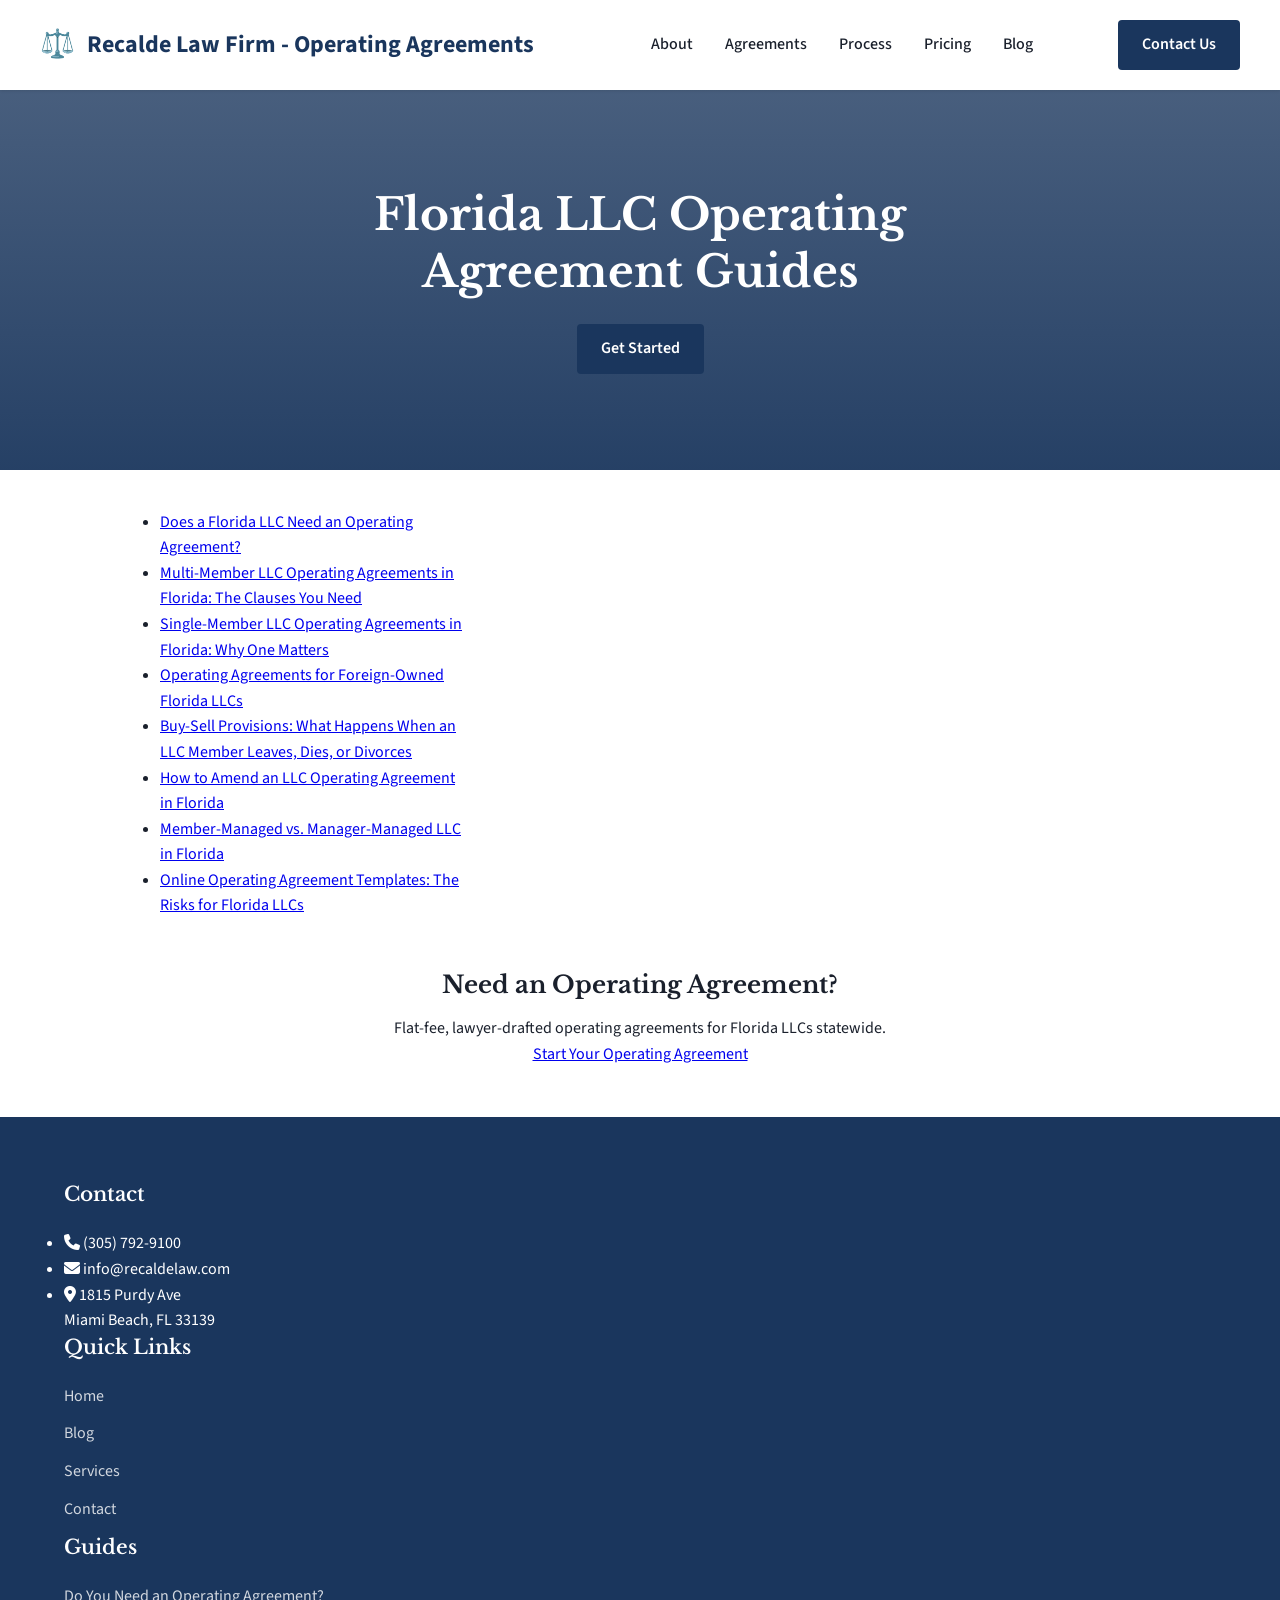
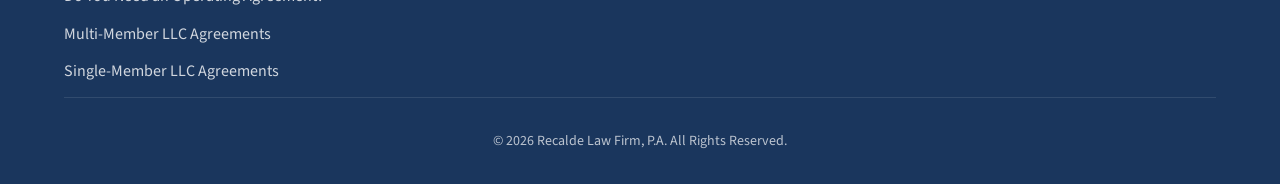
==== blog.html @ 9020f740 "Add blog with 8 posts, sitemap, robots" ====
<!DOCTYPE html>
<html lang="en">
<head>
  <meta charset="UTF-8">
  <meta name="viewport" content="width=device-width, initial-scale=1.0">
  <title>Florida LLC Operating Agreement Blog | Recalde Law</title>
  <meta name="description" content="Guides from Florida business attorneys on LLC operating agreements: single-member and multi-member LLCs, buy-sell terms, amendments, and foreign owners.">
  <meta name="robots" content="index, follow">
  <link rel="canonical" href="https://operatingagreementlawyer.com/blog.html">
  <link rel="stylesheet" href="styles.css">
  <link rel="stylesheet" href="https://cdnjs.cloudflare.com/ajax/libs/font-awesome/6.2.0/css/all.min.css">
  <link href="https://fonts.googleapis.com/css2?family=Libre+Baskerville:wght@400;700&family=Source+Sans+Pro:wght@400;600&display=swap" rel="stylesheet">
  <script async src="https://www.googletagmanager.com/gtag/js?id=AW-1020943370"></script>
  <script>
    window.dataLayer = window.dataLayer || [];
    function gtag(){dataLayer.push(arguments);}
    gtag('js', new Date());
    gtag('config', 'AW-1020943370');
  </script>
  <style>
    .blog-container { max-width: 1000px; margin: 0 auto; padding: 40px 20px; }
    .blog-posts { display: grid; grid-template-columns: repeat(auto-fill, minmax(280px, 1fr)); gap: 24px; }
    .blog-post { border: 1px solid #e2e6ee; border-radius: 8px; overflow: hidden; background: #fff; }
    .blog-post-image { background: #1a365d; color: #fff; font-size: 2rem; text-align: center; padding: 24px 0; }
    .blog-post-content { padding: 20px; }
    .blog-post-content h2 { font-size: 1.2rem; margin: 6px 0 10px; color: #1a365d; }
    .blog-post-date { font-size: .85rem; color: #777; }
    .blog-cta { text-align: center; margin: 50px 0 10px; }
  </style>
</head>
<body>
  <header>
    <div class="container header-content">
      <a href="index.html" class="logo">
        <span class="logo-icon">⚖️</span>
        <span>Recalde Law Firm - Operating Agreements</span>
      </a>
      <button class="mobile-menu-button" aria-label="Toggle menu">☰</button>
      <nav id="main-nav">
        <ul>
          <li><a href="index.html#about">About</a></li>
          <li><a href="index.html#services">Agreements</a></li>
          <li><a href="index.html#process">Process</a></li>
          <li><a href="index.html#pricing">Pricing</a></li>
          <li><a href="blog.html">Blog</a></li>
        </ul>
      </nav>
      <a href="index.html#contact" class="contact-button">Contact Us</a>
    </div>
  </header>
  <section class="hero">
    <div class="container">
      <div class="hero-content">
        <h1>Florida LLC Operating Agreement Guides</h1>
        <div class="hero-buttons">
          <a href="index.html#contact" class="contact-button">Get Started</a>
        </div>
      </div>
    </div>
  </section>
  <div class="blog-container">
    <div class="blog-posts"><ul><li><a href="blog-posts/does-florida-llc-need-operating-agreement.html">Does a Florida LLC Need an Operating Agreement?</a></li><li><a href="blog-posts/multi-member-llc-operating-agreement-florida.html">Multi-Member LLC Operating Agreements in Florida: The Clauses You Need</a></li><li><a href="blog-posts/single-member-llc-operating-agreement-florida.html">Single-Member LLC Operating Agreements in Florida: Why One Matters</a></li><li><a href="blog-posts/operating-agreement-foreign-owned-florida-llc.html">Operating Agreements for Foreign-Owned Florida LLCs</a></li><li><a href="blog-posts/buy-sell-provisions-llc-member-leaves-dies-divorces.html">Buy-Sell Provisions: What Happens When an LLC Member Leaves, Dies, or Divorces</a></li><li><a href="blog-posts/amend-llc-operating-agreement-florida.html">How to Amend an LLC Operating Agreement in Florida</a></li><li><a href="blog-posts/member-managed-vs-manager-managed-llc-florida.html">Member-Managed vs. Manager-Managed LLC in Florida</a></li><li><a href="blog-posts/llc-operating-agreement-template-risks-florida.html">Online Operating Agreement Templates: The Risks for Florida LLCs</a></li></ul></div>
    <div class="blog-cta">
      <h2>Need an Operating Agreement?</h2>
      <p>Flat-fee, lawyer-drafted operating agreements for Florida LLCs statewide.</p>
      <a href="index.html#contact" class="cta-button">Start Your Operating Agreement</a>
    </div>
  </div>
  <footer class="footer">
    <div class="container">
      <div class="footer-content">
        <div class="footer-column">
          <h3>Contact</h3>
          <ul class="footer-contact">
            <li><i class="fas fa-phone"></i> (305) 792-9100</li>
            <li><i class="fas fa-envelope"></i> info@recaldelaw.com</li>
            <li><i class="fas fa-map-marker-alt"></i> 1815 Purdy Ave<br>Miami Beach, FL 33139</li>
          </ul>
        </div>
        <div class="footer-column">
          <h3>Quick Links</h3>
          <ul class="footer-links">
            <li><a href="index.html">Home</a></li>
            <li><a href="blog.html">Blog</a></li>
            <li><a href="index.html#services">Services</a></li>
            <li><a href="index.html#contact">Contact</a></li>
          </ul>
        </div>
        <div class="footer-column">
          <h3>Guides</h3>
          <ul class="footer-links">
            <li><a href="blog-posts/does-florida-llc-need-operating-agreement.html">Do You Need an Operating Agreement?</a></li>
            <li><a href="blog-posts/multi-member-llc-operating-agreement-florida.html">Multi-Member LLC Agreements</a></li>
            <li><a href="blog-posts/single-member-llc-operating-agreement-florida.html">Single-Member LLC Agreements</a></li>
          </ul>
        </div>
      </div>
      <div class="footer-bottom">
        <div class="copyright">&copy; 2026 Recalde Law Firm, P.A. All Rights Reserved.</div>
      </div>
    </div>
  </footer>
  <div class="calendly-popup" id="calendly-popup">
    <div class="calendly-content">
      <button class="close-calendly" id="close-calendly">&times;</button>
      <div class="calendly-inline-widget" data-url="https://calendly.com/rafael-recaldelaw/business-contracts" style="min-width:320px;height:100%;"></div>
    </div>
  </div>
  <script src="script.js"></script>
  <script src="https://assets.calendly.com/assets/external/widget.js" async></script>
  <script>
    fetch('assets/posts.json').then(r => r.json()).then(posts => {
      const c = document.querySelector('.blog-posts'); c.innerHTML = '';
      posts.forEach(post => {
        const card = document.createElement('div'); card.classList.add('blog-post');
        card.innerHTML = `<div class="blog-post-image"><i class="${post.icon}"></i></div>
          <div class="blog-post-content"><div class="blog-post-date">${post.date}</div>
          <h2>${post.title}</h2><p>${post.description}</p><a href="${post.url}">Read More →</a></div>`;
        c.appendChild(card);
      });
    }).catch(() => {});
  </script>
</body>
</html>
---- styles.css ----
:root {
    --primary: #1a365d;
    --primary-light: #2a4a7f;
    --secondary: #b7282e;
    --light-gray: #f5f7fa;
    --medium-gray: #e2e8f0;
    --dark-gray: #4a5568;
    --text: #1a202c;
}

* {
    margin: 0;
    padding: 0;
    box-sizing: border-box;
}

body {
    font-family: 'Source Sans Pro', Arial, sans-serif;
    line-height: 1.6;
    color: var(--text);
}

h1, h2, h3, h4, h5, h6 {
    font-family: 'Libre Baskerville', Georgia, serif;
    font-weight: 700;
    line-height: 1.3;
    margin-bottom: 1rem;
}

.container {
    width: 100%;
    max-width: 1200px;
    margin: 0 auto;
    padding: 0 1.5rem;
}

/* Header */
header {
    background-color: white;
    box-shadow: 0 1px 3px rgba(0, 0, 0, 0.1);
    position: sticky;
    top: 0;
    z-index: 100;
}

.header-content {
    display: flex;
    justify-content: space-between;
    align-items: center;
    padding: 1.25rem 0;
}

.logo {
    display: flex;
    align-items: center;
    text-decoration: none;
    color: var(--primary);
    font-size: 1.5rem;
    font-weight: bold;
}

.logo-icon {
    margin-right: 0.75rem;
    font-size: 1.75rem;
}

nav ul {
    display: flex;
    list-style: none;
}

nav ul li {
    margin-left: 2rem;
}

nav ul li a {
    text-decoration: none;
    color: var(--text);
    font-weight: 500;
    transition: color 0.3s, border-bottom 0.3s;
    padding-bottom: 0.25rem;
    border-bottom: 2px solid transparent;
}

nav ul li a:hover {
    color: var(--primary);
    border-bottom: 2px solid var(--primary);
}

.contact-button {
    background-color: var(--primary);
    color: white;
    border: none;
    padding: 0.75rem 1.5rem;
    border-radius: 4px;
    font-weight: 600;
    cursor: pointer;
    text-decoration: none;
    transition: background-color 0.3s;
    display: inline-block;
}

.contact-button:hover {
    background-color: var(--primary-light);
}

.mobile-menu-button {
    display: none;
    background: none;
    border: none;
    font-size: 1.5rem;
    color: var(--primary);
    cursor: pointer;
}

/* Hero section */
.hero {
    background: linear-gradient(rgba(26, 54, 93, 0.8), rgba(26, 54, 93, 0.95));
    color: white;
    padding: 6rem 0;
}

.hero-content {
  text-align: center;
  max-width: 800px;
  margin: 0 auto;
}
.hero h1 {
    font-size: 2.75rem;
    margin-bottom: 1.5rem;
}

.hero p {
    font-size: 1.25rem;
    margin-bottom: 2rem;
    opacity: 0.9;
}

.hero-buttons {
    display: flex;
    justify-content: center; /* This centers the buttons */
    gap: 1rem;
    flex-wrap: wrap; /* Optional: makes buttons wrap on smaller screens */
}

.hero-bullets {
  list-style-position: inside;
  text-align: center;
  padding: 0;
  margin: 0 0 2rem;
}

.hero-bullets li {
  margin-bottom: 0.5rem;
}

.secondary-button {
    background-color: transparent;
    color: white;
    border: 2px solid white;
    padding: 0.75rem 1.5rem;
    border-radius: 4px;
    font-weight: 600;
    cursor: pointer;
    text-decoration: none;
    transition: all 0.3s;
}

.secondary-button:hover {
    background-color: rgba(255, 255, 255, 0.1);
}

/* About section */
.about {
    padding: 5rem 0;
    background-color: white;
}

.section-title {
    text-align: center;
    margin-bottom: 3rem;
}

.section-title h2 {
    font-size: 2.25rem;
    color: var(--primary);
    margin-bottom: 1rem;
}

.section-title p {
    max-width: 700px;
    margin: 0 auto;
    color: var(--dark-gray);
    font-size: 1.125rem;
}

.about-grid {
    display: grid;
    grid-template-columns: repeat(auto-fit, minmax(300px, 1fr));
    gap: 2rem;
}

.about-card {
    background-color: var(--light-gray);
    border-radius: 8px;
    padding: 2rem;
    transition: transform 0.3s, box-shadow 0.3s;
}

.about-card:hover {
    transform: translateY(-5px);
    box-shadow: 0 10px 25px rgba(0, 0, 0, 0.1);
}

.about-icon {
    font-size: 2.5rem;
    color: var(--primary);
    margin-bottom: 1.25rem;
}

.about-card h3 {
    font-size: 1.5rem;
    margin-bottom: 1rem;
}

/* Services section */
.services {
    padding: 5rem 0;
    background-color: var(--light-gray);
}

.services-grid {
    display: grid;
    grid-template-columns: repeat(auto-fit, minmax(300px, 1fr));
    gap: 2rem;
}

.service-card {
    background-color: white;
    border-radius: 8px;
    box-shadow: 0 4px 10px rgba(0, 0, 0, 0.05);
    padding: 2rem;
    border-top: 4px solid var(--primary);
    transition: transform 0.3s, box-shadow 0.3s;
}

.service-card:hover {
    transform: translateY(-5px);
    box-shadow: 0 10px 25px rgba(0, 0, 0, 0.1);
}

.service-icon {
    font-size: 2.5rem;
    color: var(--primary);
    margin-bottom: 1.25rem;
}

.service-card h3 {
    font-size: 1.5rem;
    margin-bottom: 1rem;
    color: var(--primary);
}

/* Process section */
.process {
    padding: 5rem 0;
    background-color: white;
}

.process-steps {
    margin-top: 3rem;
    position: relative;
}

.process-steps::before {
    content: '';
    position: absolute;
    top: 3rem;
    left: 2rem;
    width: calc(100% - 4rem);
    height: 2px;
    background-color: var(--medium-gray);
    z-index: 0;
}

.step-container {
    display: flex;
    justify-content: space-between;
}

.step {
    flex: 1;
    text-align: center;
    padding: 0 1rem;
    position: relative;
    z-index: 1;
}

.step-number {
    width: 5rem;
    height: 5rem;
    background-color: var(--primary);
    color: white;
    border-radius: 50%;
    display: flex;
    align-items: center;
    justify-content: center;
    font-size: 1.75rem;
    font-weight: bold;
    margin: 0 auto 1.5rem;
}

.step h3 {
    font-size: 1.25rem;
    margin-bottom: 0.75rem;
    color: var(--primary);
}

/* Attorneys section */
.attorneys {
    padding: 5rem 0;
    background-color: var(--light-gray);
}

.attorneys-grid {
    display: grid;
    grid-template-columns: repeat(auto-fit, minmax(300px, 1fr));
    gap: 2rem;
}

.attorney-card {
    background-color: white;
    border-radius: 8px;
    box-shadow: 0 4px 10px rgba(0, 0, 0, 0.05);
    overflow: hidden;
}

.attorney-image {
    height: 300px;
    background: url('https://placehold.co/400x400') center/cover;
}

.attorney-info {
    padding: 1.5rem;
}

.attorney-info h3 {
    margin-bottom: 0.5rem;
    color: var(--primary);
}

.attorney-title {
    color: var(--dark-gray);
    font-style: italic;
    margin-bottom: 1rem;
}

/* Testimonials */
.testimonials {
    padding: 5rem 0;
    background-color: white;
}

.testimonials-grid {
    display: grid;
    grid-template-columns: repeat(auto-fit, minmax(300px, 1fr));
    gap: 2rem;
}

.testimonial-card {
    background-color: var(--light-gray);
    border-radius: 8px;
    padding: 2rem;
    border-left: 4px solid var(--primary);
}

.testimonial-text {
    font-style: italic;
    margin-bottom: 1.5rem;
    position: relative;
}

.testimonial-text::before {
    content: '"';
    font-size: 4rem;
    position: absolute;
    top: -1.5rem;
    left: -0.5rem;
    color: var(--medium-gray);
    font-family: Georgia, serif;
}

.testimonial-author {
    font-weight: 600;
}

.testimonial-company {
    color: var(--dark-gray);
    font-size: 0.875rem;
}

/* Pricing section */
.pricing {
    padding: 5rem 0;
    background-color: var(--light-gray);
}

.pricing-grid {
    display: grid;
    grid-template-columns: repeat(auto-fit, minmax(300px, 1fr));
    gap: 2rem;
}

.pricing-card {
    background-color: white;
    border-radius: 8px;
    box-shadow: 0 4px 10px rgba(0, 0, 0, 0.05);
    overflow: hidden;
    transition: transform 0.3s, box-shadow 0.3s;
}

.pricing-card:hover {
    transform: translateY(-5px);
    box-shadow: 0 10px 25px rgba(0, 0, 0, 0.1);
}

.pricing-header {
    background-color: var(--primary);
    color: white;
    padding: 2rem;
    text-align: center;
}

.pricing-name {
    font-size: 1.5rem;
    margin-bottom: 0.5rem;
}

.pricing-price {
    font-size: 2.5rem;
    font-weight: bold;
}

.pricing-period {
    font-size: 0.875rem;
    opacity: 0.8;
}

.pricing-features {
    padding: 2rem;
}

.pricing-features ul {
    list-style: none;
    margin-bottom: 2rem;
}

.pricing-features ul li {
    margin-bottom: 1rem;
    padding-left: 1.5rem;
    position: relative;
}

.pricing-features ul li::before {
    content: "✓";
    color: var(--primary);
    position: absolute;
    left: 0;
    font-weight: bold;
}

.pricing-features .contact-button {
    display: block;
    text-align: center;
}

/* Contact section */
.contact {
    padding: 5rem 0;
    background-color: white;
}

.contact-container {
    display: grid;
    grid-template-columns: repeat(auto-fit, minmax(300px, 1fr));
    gap: 2rem;
}

.contact-info {
    display: flex;
    flex-direction: column;
    justify-content: center;
}

.contact-method {
    display: flex;
    align-items: flex-start;
    margin-bottom: 1.5rem;
}

.contact-icon {
    font-size: 1.5rem;
    color: var(--primary);
    margin-right: 1rem;
    margin-top: 0.25rem;
}

.contact-text h4 {
    margin-bottom: 0.25rem;
    color: var(--primary);
}

.contact-form {
    background-color: var(--light-gray);
    padding: 2rem;
    border-radius: 8px;
}

.contact-form h3 {
    margin-bottom: 1.5rem;
    color: var(--primary);
}

.form-group {
    margin-bottom: 1.5rem;
}

.form-group label {
    display: block;
    margin-bottom: 0.5rem;
    font-weight: 500;
}

.form-control {
    width: 100%;
    padding: 0.75rem;
    border: 1px solid var(--medium-gray);
    border-radius: 4px;
    font-size: 1rem;
}

.form-control:focus {
    outline: none;
    border-color: var(--primary);
    box-shadow: 0 0 0 3px rgba(26, 54, 93, 0.2);
}

textarea.form-control {
    resize: vertical;
    min-height: 120px;
}

.submit-button {
    background-color: var(--primary);
    color: white;
    border: none;
    padding: 0.75rem 1.5rem;
    border-radius: 4px;
    font-size: 1rem;
    font-weight: 600;
    cursor: pointer;
    transition: background-color 0.3s;
}

.submit-button:hover {
    background-color: var(--primary-light);
}

/* CTA section */
.cta {
    padding: 4rem 0;
    background: linear-gradient(rgba(26, 54, 93, 0.9), rgba(26, 54, 93, 0.95));
    color: white;
    text-align: center;
}

.cta-content {
    max-width: 700px;
    margin: 0 auto;
}

.cta h2 {
    font-size: 2.25rem;
    margin-bottom: 1.5rem;
}

.cta p {
    font-size: 1.125rem;
    margin-bottom: 2rem;
    opacity: 0.9;
}

/* Footer */
footer {
    background-color: var(--primary);
    color: white;
    padding: 4rem 0 2rem;
}

.footer-grid {
    display: grid;
    grid-template-columns: repeat(auto-fit, minmax(200px, 1fr));
    gap: 2rem;
    margin-bottom: 3rem;
}

.footer-column h3 {
    color: white;
    font-size: 1.25rem;
    margin-bottom: 1.5rem;
    font-weight: 600;
}

.footer-links {
    list-style: none;
}

.footer-links li {
    margin-bottom: 0.75rem;
}

.footer-links a {
    color: rgba(255, 255, 255, 0.8);
    text-decoration: none;
    transition: color 0.3s;
}

.footer-links a:hover {
    color: white;
}

.footer-bottom {
    text-align: center;
    padding-top: 2rem;
    border-top: 1px solid rgba(255, 255, 255, 0.1);
    color: rgba(255, 255, 255, 0.7);
    font-size: 0.875rem;
}

.credentials {
    font-style: italic;
    margin-top: 1rem;
}

/* Calendly popup */
.calendly-popup {
    position: fixed;
    top: 0;
    left: 0;
    width: 100%;
    height: 100%;
    background-color: rgba(0, 0, 0, 0.5);
    display: none;
    align-items: center;
    justify-content: center;
    z-index: 1000;
}

.calendly-content {
    background-color: white;
    width: 90%;
    max-width: 700px;
    height: 80vh;
    border-radius: 8px;
    overflow: hidden;
    position: relative;
}

.close-calendly {
    position: absolute;
    top: 1rem;
    right: 1rem;
    background: none;
    border: none;
    font-size: 1.5rem;
    color: var(--dark-gray);
    cursor: pointer;
    z-index: 10;
}

/* Media queries */
@media (max-width: 768px) {
    .mobile-menu-button {
        display: block;
    }
    
    nav {
        display: none;
        position: absolute;
        top: 100%;
        left: 0;
        right: 0;
        background-color: white;
        box-shadow: 0 4px 6px rgba(0, 0, 0, 0.1);
        padding: 1rem 0;
    }
    
    nav.active {
        display: block;
    }
    
    nav ul {
        flex-direction: column;
    }
    
    nav ul li {
        margin: 0;
    }
    
    nav ul li a {
        display: block;
        padding: 0.75rem 1.5rem;
        border-bottom: none;
    }
    
    .process-steps::before {
        display: none;
    }
    
    .step-container {
        flex-direction: column;
    }
    
    .step {
        margin-bottom: 2rem;
    }
    
    .hero {
        padding: 4rem 0;
        text-align: center;
    }
    
    .hero-content {
        margin: 0 auto;
    }
    
    .hero-buttons {
        justify-content: center;
    }
}
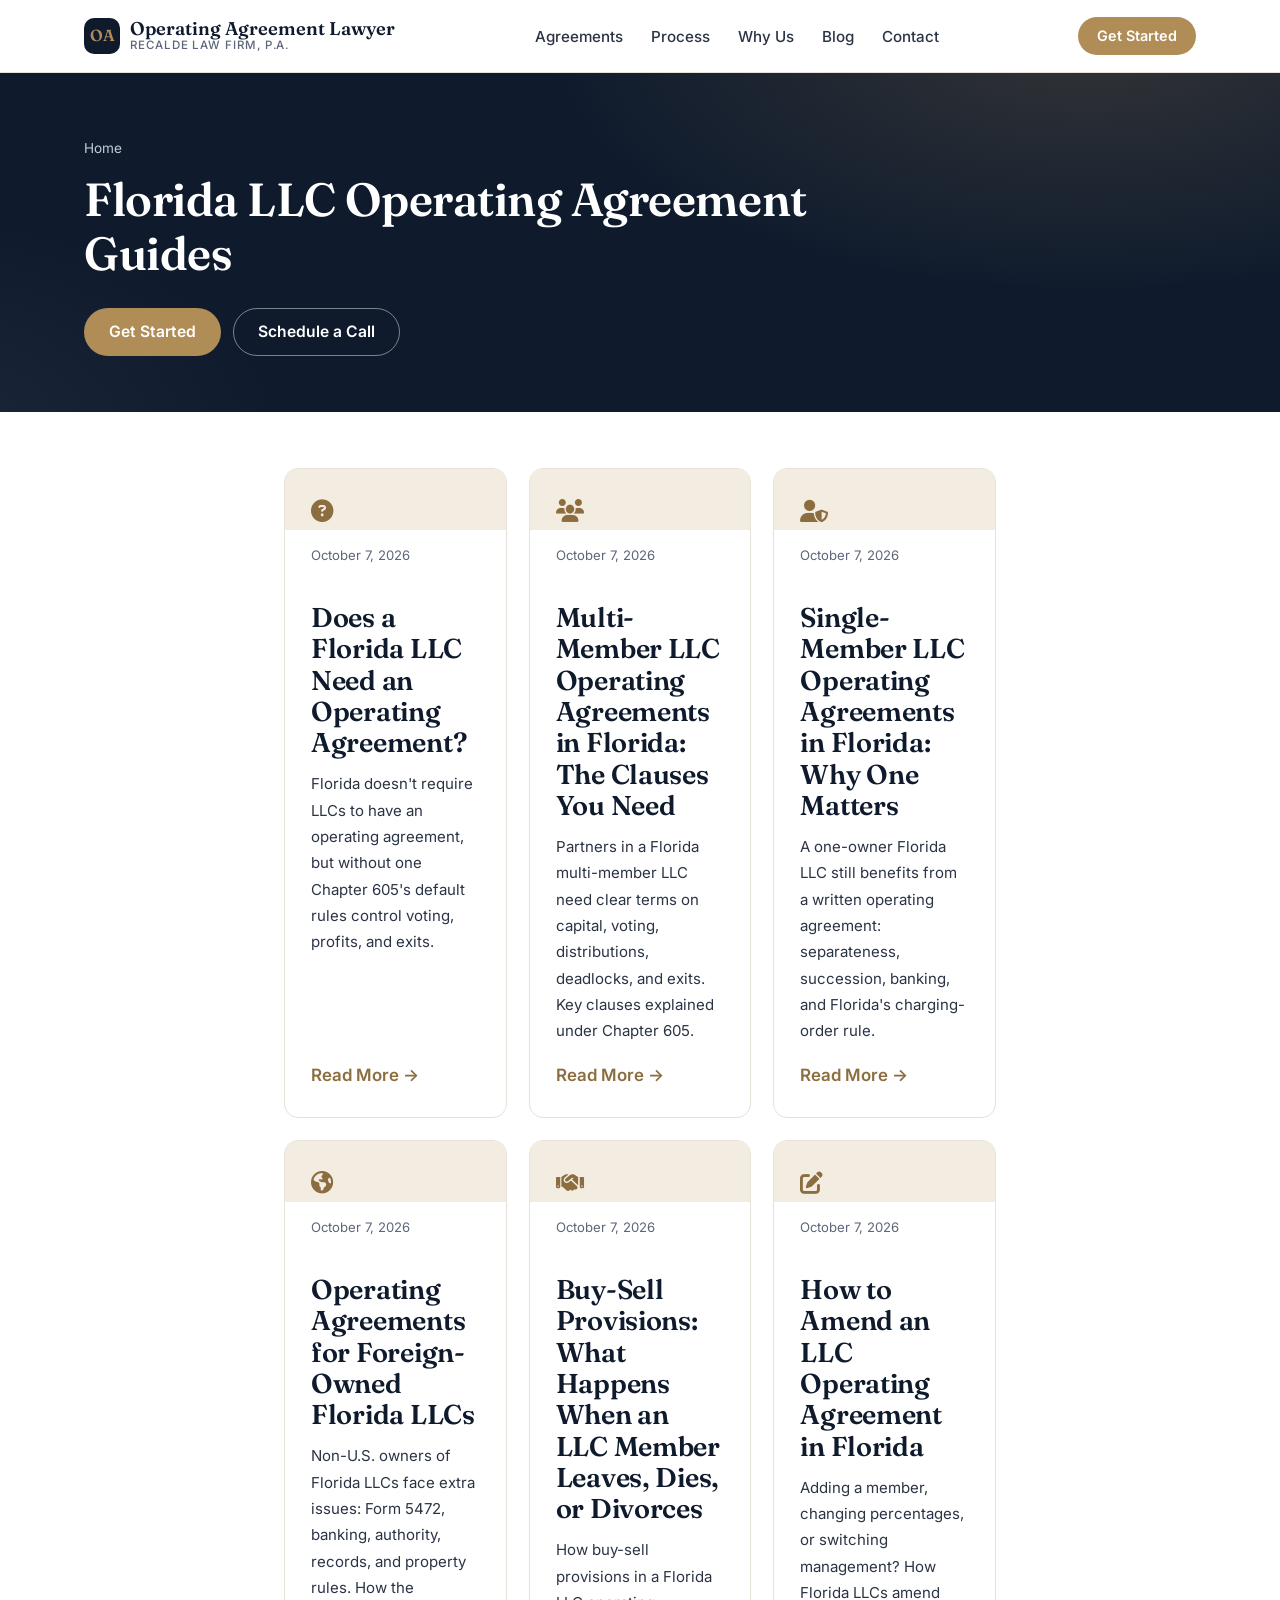
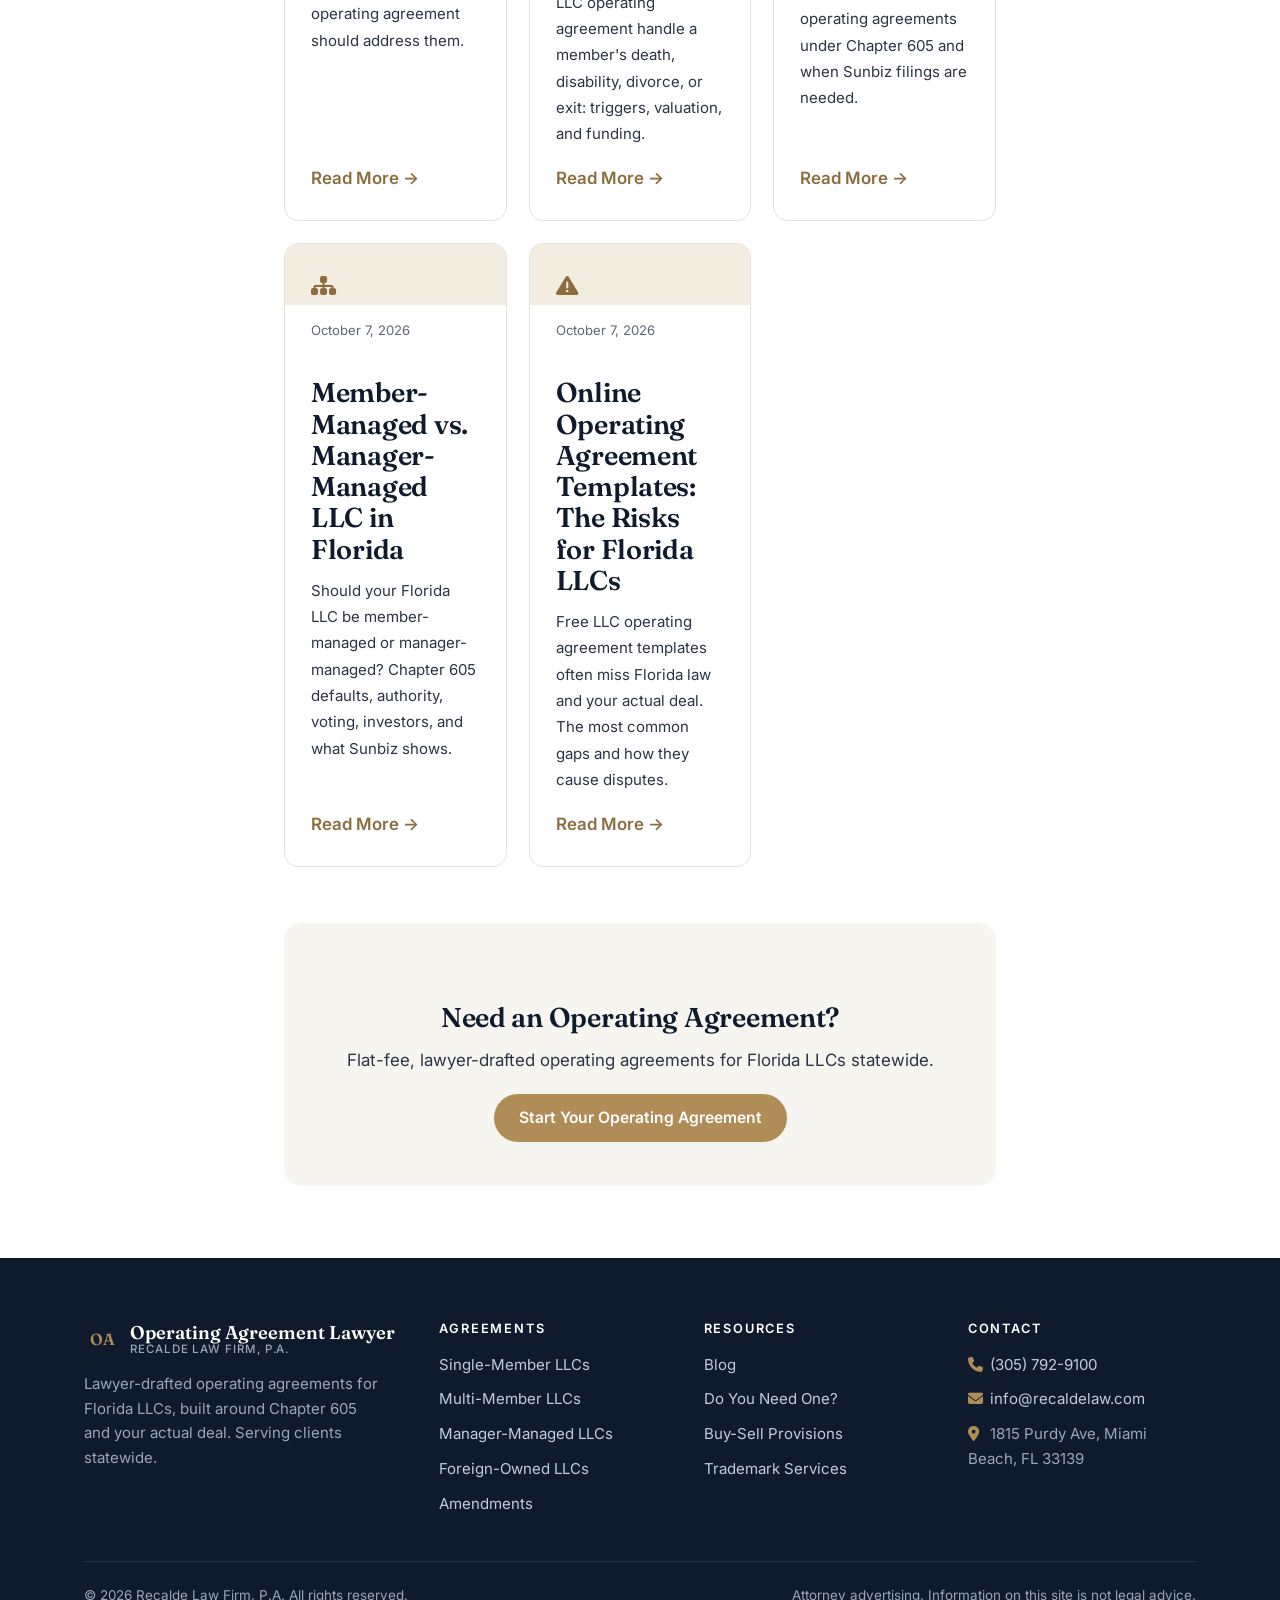
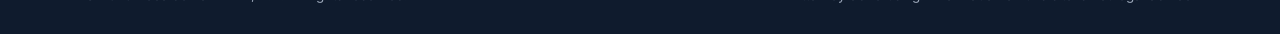
==== commit 5b63cb1c: "Site redesign" ====
--- a/blog.html
+++ b/blog.html
@@ -7,9 +7,11 @@
   <meta name="description" content="Guides from Florida business attorneys on LLC operating agreements: single-member and multi-member LLCs, buy-sell terms, amendments, and foreign owners.">
   <meta name="robots" content="index, follow">
   <link rel="canonical" href="https://operatingagreementlawyer.com/blog.html">
+  <link rel="preconnect" href="https://fonts.googleapis.com">
+  <link rel="preconnect" href="https://fonts.gstatic.com" crossorigin>
+  <link href="https://fonts.googleapis.com/css2?family=Fraunces:opsz,wght@9..144,500;9..144,600&family=Inter:wght@400;500;600&display=swap" rel="stylesheet">
+  <link rel="stylesheet" href="https://cdnjs.cloudflare.com/ajax/libs/font-awesome/6.2.0/css/all.min.css">
   <link rel="stylesheet" href="styles.css">
-  <link rel="stylesheet" href="https://cdnjs.cloudflare.com/ajax/libs/font-awesome/6.2.0/css/all.min.css">
-  <link href="https://fonts.googleapis.com/css2?family=Libre+Baskerville:wght@400;700&family=Source+Sans+Pro:wght@400;600&display=swap" rel="stylesheet">
   <script async src="https://www.googletagmanager.com/gtag/js?id=AW-1020943370"></script>
   <script>
     window.dataLayer = window.dataLayer || [];
@@ -17,44 +19,31 @@
     gtag('js', new Date());
     gtag('config', 'AW-1020943370');
   </script>
-  <style>
-    .blog-container { max-width: 1000px; margin: 0 auto; padding: 40px 20px; }
-    .blog-posts { display: grid; grid-template-columns: repeat(auto-fill, minmax(280px, 1fr)); gap: 24px; }
-    .blog-post { border: 1px solid #e2e6ee; border-radius: 8px; overflow: hidden; background: #fff; }
-    .blog-post-image { background: #1a365d; color: #fff; font-size: 2rem; text-align: center; padding: 24px 0; }
-    .blog-post-content { padding: 20px; }
-    .blog-post-content h2 { font-size: 1.2rem; margin: 6px 0 10px; color: #1a365d; }
-    .blog-post-date { font-size: .85rem; color: #777; }
-    .blog-cta { text-align: center; margin: 50px 0 10px; }
-  </style>
 </head>
 <body>
-  <header>
+  <header class="site-header">
     <div class="container header-content">
-      <a href="index.html" class="logo">
-        <span class="logo-icon">⚖️</span>
-        <span>Recalde Law Firm - Operating Agreements</span>
-      </a>
-      <button class="mobile-menu-button" aria-label="Toggle menu">☰</button>
-      <nav id="main-nav">
+      <a href="index.html" class="logo"><span class="logo-mark">OA</span><span>Operating Agreement Lawyer<small>Recalde Law Firm, P.A.</small></span></a>
+      <nav id="main-nav" aria-label="Main">
         <ul>
-          <li><a href="index.html#about">About</a></li>
           <li><a href="index.html#services">Agreements</a></li>
           <li><a href="index.html#process">Process</a></li>
-          <li><a href="index.html#pricing">Pricing</a></li>
+          <li><a href="index.html#why">Why Us</a></li>
           <li><a href="blog.html">Blog</a></li>
+          <li><a href="index.html#contact">Contact</a></li>
         </ul>
       </nav>
-      <a href="index.html#contact" class="contact-button">Contact Us</a>
+      <a href="index.html#contact" class="btn btn-primary header-cta">Get Started</a>
+      <button class="mobile-menu-button" aria-label="Toggle menu" aria-expanded="false"><i class="fas fa-bars"></i></button>
     </div>
   </header>
-  <section class="hero">
+  <section class="hero page-hero">
     <div class="container">
-      <div class="hero-content">
-        <h1>Florida LLC Operating Agreement Guides</h1>
-        <div class="hero-buttons">
-          <a href="index.html#contact" class="contact-button">Get Started</a>
-        </div>
+      <div class="breadcrumb"><a href="index.html">Home</a></div>
+      <h1>Florida LLC Operating Agreement Guides</h1>
+      <div class="hero-buttons">
+        <a href="index.html#contact" class="btn btn-primary">Get Started</a>
+        <a href="#" class="btn btn-ghost schedule-button">Schedule a Call</a>
       </div>
     </div>
   </section>
@@ -69,34 +58,23 @@
   <footer class="footer">
     <div class="container">
       <div class="footer-content">
-        <div class="footer-column">
-          <h3>Contact</h3>
+        <div class="footer-column footer-brand">
+          <a href="index.html" class="logo"><span class="logo-mark">OA</span><span>Operating Agreement Lawyer<small>Recalde Law Firm, P.A.</small></span></a>
+          <p>Lawyer-drafted operating agreements for Florida LLCs, built around Chapter 605 and your actual deal. Serving clients statewide.</p>
+        </div>
+        <div class="footer-column"><h3>Agreements</h3><ul class="footer-links"><li><a href="blog-posts/single-member-llc-operating-agreement-florida.html">Single-Member LLCs</a></li><li><a href="blog-posts/multi-member-llc-operating-agreement-florida.html">Multi-Member LLCs</a></li><li><a href="blog-posts/member-managed-vs-manager-managed-llc-florida.html">Manager-Managed LLCs</a></li><li><a href="blog-posts/operating-agreement-foreign-owned-florida-llc.html">Foreign-Owned LLCs</a></li><li><a href="blog-posts/amend-llc-operating-agreement-florida.html">Amendments</a></li></ul></div>
+        <div class="footer-column"><h3>Resources</h3><ul class="footer-links"><li><a href="blog.html">Blog</a></li><li><a href="blog-posts/does-florida-llc-need-operating-agreement.html">Do You Need One?</a></li><li><a href="blog-posts/buy-sell-provisions-llc-member-leaves-dies-divorces.html">Buy-Sell Provisions</a></li><li><a href="https://yourtmlawyer.com/">Trademark Services</a></li></ul></div>
+        <div class="footer-column"><h3>Contact</h3>
           <ul class="footer-contact">
-            <li><i class="fas fa-phone"></i> (305) 792-9100</li>
-            <li><i class="fas fa-envelope"></i> info@recaldelaw.com</li>
-            <li><i class="fas fa-map-marker-alt"></i> 1815 Purdy Ave<br>Miami Beach, FL 33139</li>
-          </ul>
-        </div>
-        <div class="footer-column">
-          <h3>Quick Links</h3>
-          <ul class="footer-links">
-            <li><a href="index.html">Home</a></li>
-            <li><a href="blog.html">Blog</a></li>
-            <li><a href="index.html#services">Services</a></li>
-            <li><a href="index.html#contact">Contact</a></li>
-          </ul>
-        </div>
-        <div class="footer-column">
-          <h3>Guides</h3>
-          <ul class="footer-links">
-            <li><a href="blog-posts/does-florida-llc-need-operating-agreement.html">Do You Need an Operating Agreement?</a></li>
-            <li><a href="blog-posts/multi-member-llc-operating-agreement-florida.html">Multi-Member LLC Agreements</a></li>
-            <li><a href="blog-posts/single-member-llc-operating-agreement-florida.html">Single-Member LLC Agreements</a></li>
+            <li><i class="fas fa-phone"></i> <a href="tel:+13057929100">(305) 792-9100</a></li>
+            <li><i class="fas fa-envelope"></i> <a href="mailto:info@recaldelaw.com">info@recaldelaw.com</a></li>
+            <li><i class="fas fa-map-marker-alt"></i> 1815 Purdy Ave, Miami Beach, FL 33139</li>
           </ul>
         </div>
       </div>
       <div class="footer-bottom">
-        <div class="copyright">&copy; 2026 Recalde Law Firm, P.A. All Rights Reserved.</div>
+        <div>&copy; 2026 Recalde Law Firm, P.A. All rights reserved.</div>
+        <div>Attorney advertising. Information on this site is not legal advice.</div>
       </div>
     </div>
   </footer>
--- a/styles.css
+++ b/styles.css
@@ -1,740 +1,209 @@
-:root {
-    --primary: #1a365d;
-    --primary-light: #2a4a7f;
-    --secondary: #b7282e;
-    --light-gray: #f5f7fa;
-    --medium-gray: #e2e8f0;
-    --dark-gray: #4a5568;
-    --text: #1a202c;
-}
-
-* {
-    margin: 0;
-    padding: 0;
-    box-sizing: border-box;
-}
-
-body {
-    font-family: 'Source Sans Pro', Arial, sans-serif;
-    line-height: 1.6;
-    color: var(--text);
-}
-
-h1, h2, h3, h4, h5, h6 {
-    font-family: 'Libre Baskerville', Georgia, serif;
-    font-weight: 700;
-    line-height: 1.3;
-    margin-bottom: 1rem;
-}
-
-.container {
-    width: 100%;
-    max-width: 1200px;
-    margin: 0 auto;
-    padding: 0 1.5rem;
-}
+/* Recalde Law Firm — shared design system (no build step) */
+:root{
+  --ink:#0f1b2d; --ink-2:#1d2b44; --text:#2b3445; --muted:#5d6779; --line:#e6e2da;
+  --bg:#ffffff; --bg-soft:#f7f5f0; --bg-dark:#0f1b2d;
+  --accent:#b08d57; --accent-dark:#8c6d3f; --accent-soft:#f3ece0;
+  --radius:14px; --shadow:0 1px 2px rgba(15,27,45,.06),0 8px 24px rgba(15,27,45,.06);
+  --serif:"Fraunces",Georgia,"Times New Roman",serif;
+  --sans:"Inter",system-ui,-apple-system,"Segoe UI",Roboto,Arial,sans-serif;
+  --max:1160px;
+}
+*,*::before,*::after{box-sizing:border-box}
+html{scroll-behavior:smooth;-webkit-text-size-adjust:100%}
+body{margin:0;font-family:var(--sans);font-size:17px;line-height:1.65;color:var(--text);background:var(--bg);-webkit-font-smoothing:antialiased}
+img{max-width:100%;height:auto}
+a{color:var(--ink);text-decoration-color:var(--accent);text-underline-offset:3px}
+a:hover{color:var(--accent-dark)}
+h1,h2,h3,h4{font-family:var(--serif);color:var(--ink);line-height:1.15;font-weight:600;letter-spacing:-.01em;margin:0 0 .6em}
+h1{font-size:clamp(2.1rem,4.6vw,3.5rem)}
+h2{font-size:clamp(1.6rem,3vw,2.3rem)}
+h3{font-size:1.25rem}
+p{margin:0 0 1.1em}
+.container{width:100%;max-width:var(--max);margin:0 auto;padding:0 24px}
+.eyebrow{display:inline-block;font:600 .78rem/1 var(--sans);letter-spacing:.14em;text-transform:uppercase;color:var(--accent-dark);margin-bottom:14px}
+.lead{font-size:1.15rem;color:var(--muted);max-width:640px}
+.section{padding:88px 0}
+.section-soft{background:var(--bg-soft)}
+.section-head{max-width:720px;margin-bottom:44px}
+.section-head.center{text-align:center;margin-left:auto;margin-right:auto}
+.section-head.center .lead{margin:0 auto}
+
+/* Buttons */
+.btn,.cta-button,.contact-button,.secondary-button,.submit-button{display:inline-flex;align-items:center;justify-content:center;gap:8px;font:600 .98rem/1 var(--sans);padding:15px 24px;border-radius:999px;border:1.5px solid transparent;cursor:pointer;text-decoration:none;transition:background .2s,color .2s,border-color .2s,transform .2s}
+.btn-primary,.cta-button,.contact-button,.submit-button{background:var(--accent);color:#fff}
+.btn-primary:hover,.cta-button:hover,.contact-button:hover,.submit-button:hover{background:var(--accent-dark);color:#fff;transform:translateY(-1px)}
+.btn-ghost,.secondary-button{background:transparent;color:#fff;border-color:rgba(255,255,255,.45)}
+.btn-ghost:hover,.secondary-button:hover{border-color:#fff;color:#fff}
+.btn-outline{background:transparent;color:var(--ink);border-color:var(--ink)}
+.btn-outline:hover{background:var(--ink);color:#fff}
 
 /* Header */
-header {
-    background-color: white;
-    box-shadow: 0 1px 3px rgba(0, 0, 0, 0.1);
-    position: sticky;
-    top: 0;
-    z-index: 100;
-}
-
-.header-content {
-    display: flex;
-    justify-content: space-between;
-    align-items: center;
-    padding: 1.25rem 0;
-}
-
-.logo {
-    display: flex;
-    align-items: center;
-    text-decoration: none;
-    color: var(--primary);
-    font-size: 1.5rem;
-    font-weight: bold;
-}
-
-.logo-icon {
-    margin-right: 0.75rem;
-    font-size: 1.75rem;
-}
-
-nav ul {
-    display: flex;
-    list-style: none;
-}
-
-nav ul li {
-    margin-left: 2rem;
-}
-
-nav ul li a {
-    text-decoration: none;
-    color: var(--text);
-    font-weight: 500;
-    transition: color 0.3s, border-bottom 0.3s;
-    padding-bottom: 0.25rem;
-    border-bottom: 2px solid transparent;
-}
-
-nav ul li a:hover {
-    color: var(--primary);
-    border-bottom: 2px solid var(--primary);
-}
-
-.contact-button {
-    background-color: var(--primary);
-    color: white;
-    border: none;
-    padding: 0.75rem 1.5rem;
-    border-radius: 4px;
-    font-weight: 600;
-    cursor: pointer;
-    text-decoration: none;
-    transition: background-color 0.3s;
-    display: inline-block;
-}
-
-.contact-button:hover {
-    background-color: var(--primary-light);
-}
-
-.mobile-menu-button {
-    display: none;
-    background: none;
-    border: none;
-    font-size: 1.5rem;
-    color: var(--primary);
-    cursor: pointer;
-}
-
-/* Hero section */
-.hero {
-    background: linear-gradient(rgba(26, 54, 93, 0.8), rgba(26, 54, 93, 0.95));
-    color: white;
-    padding: 6rem 0;
-}
-
-.hero-content {
-  text-align: center;
-  max-width: 800px;
-  margin: 0 auto;
-}
-.hero h1 {
-    font-size: 2.75rem;
-    margin-bottom: 1.5rem;
-}
-
-.hero p {
-    font-size: 1.25rem;
-    margin-bottom: 2rem;
-    opacity: 0.9;
-}
-
-.hero-buttons {
-    display: flex;
-    justify-content: center; /* This centers the buttons */
-    gap: 1rem;
-    flex-wrap: wrap; /* Optional: makes buttons wrap on smaller screens */
-}
-
-.hero-bullets {
-  list-style-position: inside;
-  text-align: center;
-  padding: 0;
-  margin: 0 0 2rem;
-}
-
-.hero-bullets li {
-  margin-bottom: 0.5rem;
-}
-
-.secondary-button {
-    background-color: transparent;
-    color: white;
-    border: 2px solid white;
-    padding: 0.75rem 1.5rem;
-    border-radius: 4px;
-    font-weight: 600;
-    cursor: pointer;
-    text-decoration: none;
-    transition: all 0.3s;
-}
-
-.secondary-button:hover {
-    background-color: rgba(255, 255, 255, 0.1);
-}
-
-/* About section */
-.about {
-    padding: 5rem 0;
-    background-color: white;
-}
-
-.section-title {
-    text-align: center;
-    margin-bottom: 3rem;
-}
-
-.section-title h2 {
-    font-size: 2.25rem;
-    color: var(--primary);
-    margin-bottom: 1rem;
-}
-
-.section-title p {
-    max-width: 700px;
-    margin: 0 auto;
-    color: var(--dark-gray);
-    font-size: 1.125rem;
-}
-
-.about-grid {
-    display: grid;
-    grid-template-columns: repeat(auto-fit, minmax(300px, 1fr));
-    gap: 2rem;
-}
-
-.about-card {
-    background-color: var(--light-gray);
-    border-radius: 8px;
-    padding: 2rem;
-    transition: transform 0.3s, box-shadow 0.3s;
-}
-
-.about-card:hover {
-    transform: translateY(-5px);
-    box-shadow: 0 10px 25px rgba(0, 0, 0, 0.1);
-}
-
-.about-icon {
-    font-size: 2.5rem;
-    color: var(--primary);
-    margin-bottom: 1.25rem;
-}
-
-.about-card h3 {
-    font-size: 1.5rem;
-    margin-bottom: 1rem;
-}
-
-/* Services section */
-.services {
-    padding: 5rem 0;
-    background-color: var(--light-gray);
-}
-
-.services-grid {
-    display: grid;
-    grid-template-columns: repeat(auto-fit, minmax(300px, 1fr));
-    gap: 2rem;
-}
-
-.service-card {
-    background-color: white;
-    border-radius: 8px;
-    box-shadow: 0 4px 10px rgba(0, 0, 0, 0.05);
-    padding: 2rem;
-    border-top: 4px solid var(--primary);
-    transition: transform 0.3s, box-shadow 0.3s;
-}
-
-.service-card:hover {
-    transform: translateY(-5px);
-    box-shadow: 0 10px 25px rgba(0, 0, 0, 0.1);
-}
-
-.service-icon {
-    font-size: 2.5rem;
-    color: var(--primary);
-    margin-bottom: 1.25rem;
-}
-
-.service-card h3 {
-    font-size: 1.5rem;
-    margin-bottom: 1rem;
-    color: var(--primary);
-}
-
-/* Process section */
-.process {
-    padding: 5rem 0;
-    background-color: white;
-}
-
-.process-steps {
-    margin-top: 3rem;
-    position: relative;
-}
-
-.process-steps::before {
-    content: '';
-    position: absolute;
-    top: 3rem;
-    left: 2rem;
-    width: calc(100% - 4rem);
-    height: 2px;
-    background-color: var(--medium-gray);
-    z-index: 0;
-}
-
-.step-container {
-    display: flex;
-    justify-content: space-between;
-}
-
-.step {
-    flex: 1;
-    text-align: center;
-    padding: 0 1rem;
-    position: relative;
-    z-index: 1;
-}
-
-.step-number {
-    width: 5rem;
-    height: 5rem;
-    background-color: var(--primary);
-    color: white;
-    border-radius: 50%;
-    display: flex;
-    align-items: center;
-    justify-content: center;
-    font-size: 1.75rem;
-    font-weight: bold;
-    margin: 0 auto 1.5rem;
-}
-
-.step h3 {
-    font-size: 1.25rem;
-    margin-bottom: 0.75rem;
-    color: var(--primary);
-}
-
-/* Attorneys section */
-.attorneys {
-    padding: 5rem 0;
-    background-color: var(--light-gray);
-}
-
-.attorneys-grid {
-    display: grid;
-    grid-template-columns: repeat(auto-fit, minmax(300px, 1fr));
-    gap: 2rem;
-}
-
-.attorney-card {
-    background-color: white;
-    border-radius: 8px;
-    box-shadow: 0 4px 10px rgba(0, 0, 0, 0.05);
-    overflow: hidden;
-}
-
-.attorney-image {
-    height: 300px;
-    background: url('https://placehold.co/400x400') center/cover;
-}
-
-.attorney-info {
-    padding: 1.5rem;
-}
-
-.attorney-info h3 {
-    margin-bottom: 0.5rem;
-    color: var(--primary);
-}
-
-.attorney-title {
-    color: var(--dark-gray);
-    font-style: italic;
-    margin-bottom: 1rem;
-}
-
-/* Testimonials */
-.testimonials {
-    padding: 5rem 0;
-    background-color: white;
-}
-
-.testimonials-grid {
-    display: grid;
-    grid-template-columns: repeat(auto-fit, minmax(300px, 1fr));
-    gap: 2rem;
-}
-
-.testimonial-card {
-    background-color: var(--light-gray);
-    border-radius: 8px;
-    padding: 2rem;
-    border-left: 4px solid var(--primary);
-}
-
-.testimonial-text {
-    font-style: italic;
-    margin-bottom: 1.5rem;
-    position: relative;
-}
-
-.testimonial-text::before {
-    content: '"';
-    font-size: 4rem;
-    position: absolute;
-    top: -1.5rem;
-    left: -0.5rem;
-    color: var(--medium-gray);
-    font-family: Georgia, serif;
-}
-
-.testimonial-author {
-    font-weight: 600;
-}
-
-.testimonial-company {
-    color: var(--dark-gray);
-    font-size: 0.875rem;
-}
-
-/* Pricing section */
-.pricing {
-    padding: 5rem 0;
-    background-color: var(--light-gray);
-}
-
-.pricing-grid {
-    display: grid;
-    grid-template-columns: repeat(auto-fit, minmax(300px, 1fr));
-    gap: 2rem;
-}
-
-.pricing-card {
-    background-color: white;
-    border-radius: 8px;
-    box-shadow: 0 4px 10px rgba(0, 0, 0, 0.05);
-    overflow: hidden;
-    transition: transform 0.3s, box-shadow 0.3s;
-}
-
-.pricing-card:hover {
-    transform: translateY(-5px);
-    box-shadow: 0 10px 25px rgba(0, 0, 0, 0.1);
-}
-
-.pricing-header {
-    background-color: var(--primary);
-    color: white;
-    padding: 2rem;
-    text-align: center;
-}
-
-.pricing-name {
-    font-size: 1.5rem;
-    margin-bottom: 0.5rem;
-}
-
-.pricing-price {
-    font-size: 2.5rem;
-    font-weight: bold;
-}
-
-.pricing-period {
-    font-size: 0.875rem;
-    opacity: 0.8;
-}
-
-.pricing-features {
-    padding: 2rem;
-}
-
-.pricing-features ul {
-    list-style: none;
-    margin-bottom: 2rem;
-}
-
-.pricing-features ul li {
-    margin-bottom: 1rem;
-    padding-left: 1.5rem;
-    position: relative;
-}
-
-.pricing-features ul li::before {
-    content: "✓";
-    color: var(--primary);
-    position: absolute;
-    left: 0;
-    font-weight: bold;
-}
-
-.pricing-features .contact-button {
-    display: block;
-    text-align: center;
-}
-
-/* Contact section */
-.contact {
-    padding: 5rem 0;
-    background-color: white;
-}
-
-.contact-container {
-    display: grid;
-    grid-template-columns: repeat(auto-fit, minmax(300px, 1fr));
-    gap: 2rem;
-}
-
-.contact-info {
-    display: flex;
-    flex-direction: column;
-    justify-content: center;
-}
-
-.contact-method {
-    display: flex;
-    align-items: flex-start;
-    margin-bottom: 1.5rem;
-}
-
-.contact-icon {
-    font-size: 1.5rem;
-    color: var(--primary);
-    margin-right: 1rem;
-    margin-top: 0.25rem;
-}
-
-.contact-text h4 {
-    margin-bottom: 0.25rem;
-    color: var(--primary);
-}
-
-.contact-form {
-    background-color: var(--light-gray);
-    padding: 2rem;
-    border-radius: 8px;
-}
-
-.contact-form h3 {
-    margin-bottom: 1.5rem;
-    color: var(--primary);
-}
-
-.form-group {
-    margin-bottom: 1.5rem;
-}
-
-.form-group label {
-    display: block;
-    margin-bottom: 0.5rem;
-    font-weight: 500;
-}
-
-.form-control {
-    width: 100%;
-    padding: 0.75rem;
-    border: 1px solid var(--medium-gray);
-    border-radius: 4px;
-    font-size: 1rem;
-}
-
-.form-control:focus {
-    outline: none;
-    border-color: var(--primary);
-    box-shadow: 0 0 0 3px rgba(26, 54, 93, 0.2);
-}
-
-textarea.form-control {
-    resize: vertical;
-    min-height: 120px;
-}
-
-.submit-button {
-    background-color: var(--primary);
-    color: white;
-    border: none;
-    padding: 0.75rem 1.5rem;
-    border-radius: 4px;
-    font-size: 1rem;
-    font-weight: 600;
-    cursor: pointer;
-    transition: background-color 0.3s;
-}
-
-.submit-button:hover {
-    background-color: var(--primary-light);
-}
-
-/* CTA section */
-.cta {
-    padding: 4rem 0;
-    background: linear-gradient(rgba(26, 54, 93, 0.9), rgba(26, 54, 93, 0.95));
-    color: white;
-    text-align: center;
-}
-
-.cta-content {
-    max-width: 700px;
-    margin: 0 auto;
-}
-
-.cta h2 {
-    font-size: 2.25rem;
-    margin-bottom: 1.5rem;
-}
-
-.cta p {
-    font-size: 1.125rem;
-    margin-bottom: 2rem;
-    opacity: 0.9;
-}
+.site-header,header{position:sticky;top:0;z-index:50;background:rgba(255,255,255,.92);backdrop-filter:saturate(180%) blur(10px);border-bottom:1px solid var(--line)}
+.header-content{display:flex;align-items:center;justify-content:space-between;gap:20px;height:72px}
+.logo{display:flex;align-items:center;gap:10px;text-decoration:none;color:var(--ink);font-family:var(--serif);font-weight:600;font-size:1.15rem;line-height:1.1}
+.logo-mark{width:36px;height:36px;border-radius:10px;background:var(--ink);color:var(--accent);display:grid;place-items:center;font-size:1rem;flex:none}
+.logo small{display:block;font:500 .72rem/1.2 var(--sans);letter-spacing:.08em;text-transform:uppercase;color:var(--muted)}
+#main-nav ul{display:flex;gap:28px;list-style:none;margin:0;padding:0}
+#main-nav a{text-decoration:none;color:var(--text);font-weight:500;font-size:.95rem}
+#main-nav a:hover{color:var(--accent-dark)}
+.header-cta{padding:11px 18px;font-size:.9rem}
+.mobile-menu-button{display:none;background:none;border:1px solid var(--line);border-radius:10px;width:42px;height:42px;font-size:1.2rem;cursor:pointer;color:var(--ink)}
+
+/* Hero */
+.hero{position:relative;background:var(--bg-dark);color:#dfe4ec;overflow:hidden}
+.hero::before{content:"";position:absolute;inset:0;background:radial-gradient(900px 420px at 85% -10%,rgba(176,141,87,.22),transparent 60%),radial-gradient(700px 400px at -10% 110%,rgba(255,255,255,.06),transparent 60%)}
+.hero .container{position:relative}
+.hero h1{color:#fff}
+.hero-home{padding:88px 0 96px}
+.hero-grid{display:grid;grid-template-columns:1.15fr .85fr;gap:56px;align-items:center}
+.hero .lead{color:#c3cbd8}
+.hero-buttons{display:flex;flex-wrap:wrap;gap:12px;margin-top:28px}
+.hero-points{list-style:none;padding:0;margin:28px 0 0;display:grid;gap:10px}
+.hero-points li{display:flex;gap:10px;align-items:flex-start;color:#dfe4ec}
+.hero-points i{color:var(--accent);margin-top:5px}
+.hero-card{background:#fff;color:var(--text);border-radius:18px;padding:28px;box-shadow:0 30px 60px rgba(0,0,0,.25)}
+.hero-card h2{font-size:1.4rem;margin-bottom:6px}
+.hero-card p.small{color:var(--muted);font-size:.9rem;margin-bottom:16px}
+.page-hero{padding:64px 0 56px}
+.page-hero h1{font-size:clamp(1.9rem,3.8vw,2.9rem);max-width:860px}
+.breadcrumb{font-size:.85rem;color:#9aa6b8;margin-bottom:14px}
+.breadcrumb a{color:#c3cbd8;text-decoration:none}
+
+/* Trust bar */
+.trust{border-bottom:1px solid var(--line);background:#fff}
+.trust-grid{display:grid;grid-template-columns:repeat(4,1fr);gap:0}
+.trust-item{padding:26px 22px;display:flex;gap:14px;align-items:flex-start;border-left:1px solid var(--line)}
+.trust-item:first-child{border-left:0}
+.trust-item i{color:var(--accent);font-size:1.25rem;margin-top:3px}
+.trust-item strong{display:block;color:var(--ink);font-size:.98rem}
+.trust-item span{font-size:.88rem;color:var(--muted)}
+
+/* Cards / grids */
+.grid-3{display:grid;grid-template-columns:repeat(3,1fr);gap:22px}
+.grid-2{display:grid;grid-template-columns:repeat(2,1fr);gap:22px}
+.card{background:#fff;border:1px solid var(--line);border-radius:var(--radius);padding:28px;transition:box-shadow .2s,transform .2s,border-color .2s;display:flex;flex-direction:column}
+.card:hover{box-shadow:var(--shadow);transform:translateY(-2px);border-color:#d9d2c5}
+.card .icon{width:46px;height:46px;border-radius:12px;background:var(--accent-soft);color:var(--accent-dark);display:grid;place-items:center;font-size:1.1rem;margin-bottom:18px}
+.card h3{margin-bottom:8px}
+.card p{color:var(--muted);font-size:.97rem;margin-bottom:14px}
+.card .more{margin-top:auto;font-weight:600;font-size:.92rem;text-decoration:none;color:var(--ink)}
+.card .more:hover{color:var(--accent-dark)}
+.tag{display:inline-block;font:600 .72rem/1 var(--sans);letter-spacing:.08em;text-transform:uppercase;color:var(--accent-dark);margin-bottom:10px}
+
+/* Steps */
+.steps{display:grid;grid-template-columns:repeat(4,1fr);gap:22px;counter-reset:s}
+.step{position:relative;padding:26px;border-radius:var(--radius);background:#fff;border:1px solid var(--line)}
+.step::before{counter-increment:s;content:counter(s,decimal-leading-zero);font:600 1.6rem/1 var(--serif);color:var(--accent);display:block;margin-bottom:14px}
+.step p{color:var(--muted);font-size:.95rem;margin:0}
+
+/* Split / feature list */
+.split{display:grid;grid-template-columns:1fr 1fr;gap:56px;align-items:start}
+.checklist{list-style:none;padding:0;margin:0;display:grid;gap:16px}
+.checklist li{display:flex;gap:14px}
+.checklist i{color:var(--accent);margin-top:6px}
+.checklist strong{display:block;color:var(--ink)}
+.checklist span{color:var(--muted);font-size:.96rem}
+
+/* Blog cards */
+.post-card{background:#fff;border:1px solid var(--line);border-radius:var(--radius);padding:26px;display:flex;flex-direction:column;text-decoration:none;color:inherit;transition:box-shadow .2s,transform .2s}
+.post-card:hover{box-shadow:var(--shadow);transform:translateY(-2px);color:inherit}
+.post-card h3{font-size:1.15rem;margin:6px 0 10px}
+.post-card p{color:var(--muted);font-size:.94rem;margin-bottom:16px}
+.post-card .date{font-size:.8rem;color:var(--muted)}
+.post-card .read{margin-top:auto;font-weight:600;font-size:.9rem;color:var(--accent-dark)}
+.blog-posts{display:grid;grid-template-columns:repeat(3,1fr);gap:22px}
+.blog-post{background:#fff;border:1px solid var(--line);border-radius:var(--radius);overflow:hidden;display:flex;flex-direction:column}
+.blog-post-image{background:var(--accent-soft);color:var(--accent-dark);font-size:1.4rem;padding:22px 26px 0}
+.blog-post-content{padding:14px 26px 26px;display:flex;flex-direction:column;flex:1}
+.blog-post-content h2{font-size:1.15rem;margin:6px 0 10px}
+.blog-post-content p{color:var(--muted);font-size:.94rem}
+.blog-post-content a{margin-top:auto;font-weight:600;color:var(--accent-dark);text-decoration:none}
+.blog-post-date{font-size:.82rem;color:var(--muted)}
+.blog-cta{margin-top:56px;text-align:center;padding:44px;border-radius:18px;background:var(--bg-soft)}
+
+/* CTA band */
+.cta-band{background:var(--bg-dark);color:#c3cbd8;border-radius:22px;padding:56px;display:flex;align-items:center;justify-content:space-between;gap:32px;flex-wrap:wrap}
+.cta-band h2{color:#fff;margin:0 0 8px}
+.cta-band p{margin:0}
+
+/* Contact / forms */
+.contact-grid{display:grid;grid-template-columns:.9fr 1.1fr;gap:48px;align-items:start}
+.contact-list{list-style:none;padding:0;margin:24px 0 0;display:grid;gap:18px}
+.contact-list li{display:flex;gap:14px}
+.contact-list i{width:42px;height:42px;border-radius:12px;background:var(--accent-soft);color:var(--accent-dark);display:grid;place-items:center;flex:none}
+.contact-list strong{display:block;color:var(--ink)}
+.form-card{background:#fff;border:1px solid var(--line);border-radius:18px;padding:32px;box-shadow:var(--shadow)}
+.form-card h3{margin-bottom:18px}
+.form-group{margin-bottom:16px}
+.form-group label{display:block;font-weight:600;font-size:.88rem;color:var(--ink);margin-bottom:6px}
+.form-control,.hero-card input,.hero-card select,.form-card input,.form-card select,.form-card textarea{width:100%;font:inherit;font-size:.98rem;padding:13px 14px;border:1px solid #d7d2c8;border-radius:10px;background:#fff;color:var(--text);transition:border-color .2s,box-shadow .2s}
+.form-control:focus,.hero-card input:focus,.hero-card select:focus,.form-card input:focus,.form-card select:focus,.form-card textarea:focus{outline:none;border-color:var(--accent);box-shadow:0 0 0 3px rgba(176,141,87,.18)}
+.hero-card input,.hero-card select{margin-bottom:10px}
+textarea.form-control,.form-card textarea{min-height:120px;resize:vertical}
+.form-row-2{display:grid;grid-template-columns:1fr 1fr;gap:14px}
+.submit-button,.hero-card button[type=submit]{width:100%;border:0;border-radius:999px;background:var(--accent);color:#fff;font:600 1rem/1 var(--sans);padding:16px;cursor:pointer;margin-top:4px}
+.hero-card button[type=submit]:hover{background:var(--accent-dark)}
+.form-note{font-size:.82rem;color:var(--muted);margin-top:12px}
+.hp-field{position:absolute!important;left:-10000px!important;width:1px;height:1px;overflow:hidden}
+
+/* Article / practice pages */
+.blog-container,.practice-page,.article{max-width:760px;margin:0 auto;padding:56px 24px 72px;font-size:1.06rem;line-height:1.75}
+.blog-container h2,.practice-page h2{font-size:1.7rem;margin:2.2rem 0 .8rem}
+.blog-container h3,.practice-page h3{font-size:1.25rem;margin:1.6rem 0 .6rem}
+.blog-container p,.blog-container li,.practice-page p,.practice-page li{color:var(--text)}
+.blog-container ul,.blog-container ol,.practice-page ul,.practice-page ol{padding-left:1.4rem;margin:0 0 1.4rem}
+.blog-container li,.practice-page li{margin-bottom:.55rem}
+.blog-container table,.practice-page table{width:100%;border-collapse:collapse;margin:0 0 1.6rem;font-size:.95rem;display:block;overflow-x:auto}
+.blog-container th,.blog-container td,.practice-page th,.practice-page td{border:1px solid var(--line);padding:10px 12px;text-align:left;vertical-align:top}
+.blog-container th,.practice-page th{background:var(--bg-soft);color:var(--ink)}
+.blog-container > div[style*="text-align:center"]{background:var(--bg-soft)!important;border-radius:18px!important;padding:36px!important}
+.blog-container > a.cta-button[style]{margin-top:28px!important}
+.legal-note{font-size:.88rem!important;color:var(--muted)!important}
 
 /* Footer */
-footer {
-    background-color: var(--primary);
-    color: white;
-    padding: 4rem 0 2rem;
-}
-
-.footer-grid {
-    display: grid;
-    grid-template-columns: repeat(auto-fit, minmax(200px, 1fr));
-    gap: 2rem;
-    margin-bottom: 3rem;
-}
-
-.footer-column h3 {
-    color: white;
-    font-size: 1.25rem;
-    margin-bottom: 1.5rem;
-    font-weight: 600;
-}
-
-.footer-links {
-    list-style: none;
-}
-
-.footer-links li {
-    margin-bottom: 0.75rem;
-}
-
-.footer-links a {
-    color: rgba(255, 255, 255, 0.8);
-    text-decoration: none;
-    transition: color 0.3s;
-}
-
-.footer-links a:hover {
-    color: white;
-}
-
-.footer-bottom {
-    text-align: center;
-    padding-top: 2rem;
-    border-top: 1px solid rgba(255, 255, 255, 0.1);
-    color: rgba(255, 255, 255, 0.7);
-    font-size: 0.875rem;
-}
-
-.credentials {
-    font-style: italic;
-    margin-top: 1rem;
-}
+.footer,footer{background:var(--bg-dark);color:#9aa6b8;padding:64px 0 28px;font-size:.94rem}
+.footer-content{display:grid;grid-template-columns:1.4fr 1fr 1fr 1fr;gap:36px}
+.footer h3,footer h3{color:#fff;font-family:var(--sans);font-size:.8rem;letter-spacing:.14em;text-transform:uppercase;margin-bottom:16px}
+.footer ul,footer ul{list-style:none;padding:0;margin:0;display:grid;gap:10px}
+.footer a,footer a{color:#c3cbd8;text-decoration:none}
+.footer a:hover,footer a:hover{color:#fff}
+.footer-brand p{max-width:300px;margin-top:14px}
+.footer .logo{color:#fff}
+.footer .logo small{color:#9aa6b8}
+.footer-contact i{color:var(--accent);width:18px}
+.footer-bottom{border-top:1px solid rgba(255,255,255,.1);margin-top:44px;padding-top:22px;display:flex;justify-content:space-between;gap:16px;flex-wrap:wrap;font-size:.84rem}
 
 /* Calendly popup */
-.calendly-popup {
-    position: fixed;
-    top: 0;
-    left: 0;
-    width: 100%;
-    height: 100%;
-    background-color: rgba(0, 0, 0, 0.5);
-    display: none;
-    align-items: center;
-    justify-content: center;
-    z-index: 1000;
-}
-
-.calendly-content {
-    background-color: white;
-    width: 90%;
-    max-width: 700px;
-    height: 80vh;
-    border-radius: 8px;
-    overflow: hidden;
-    position: relative;
-}
-
-.close-calendly {
-    position: absolute;
-    top: 1rem;
-    right: 1rem;
-    background: none;
-    border: none;
-    font-size: 1.5rem;
-    color: var(--dark-gray);
-    cursor: pointer;
-    z-index: 10;
-}
-
-/* Media queries */
-@media (max-width: 768px) {
-    .mobile-menu-button {
-        display: block;
-    }
-    
-    nav {
-        display: none;
-        position: absolute;
-        top: 100%;
-        left: 0;
-        right: 0;
-        background-color: white;
-        box-shadow: 0 4px 6px rgba(0, 0, 0, 0.1);
-        padding: 1rem 0;
-    }
-    
-    nav.active {
-        display: block;
-    }
-    
-    nav ul {
-        flex-direction: column;
-    }
-    
-    nav ul li {
-        margin: 0;
-    }
-    
-    nav ul li a {
-        display: block;
-        padding: 0.75rem 1.5rem;
-        border-bottom: none;
-    }
-    
-    .process-steps::before {
-        display: none;
-    }
-    
-    .step-container {
-        flex-direction: column;
-    }
-    
-    .step {
-        margin-bottom: 2rem;
-    }
-    
-    .hero {
-        padding: 4rem 0;
-        text-align: center;
-    }
-    
-    .hero-content {
-        margin: 0 auto;
-    }
-    
-    .hero-buttons {
-        justify-content: center;
-    }
-}+.calendly-popup{display:none;position:fixed;inset:0;background:rgba(15,27,45,.7);z-index:100;align-items:center;justify-content:center;padding:16px}
+.calendly-content{position:relative;background:#fff;border-radius:16px;width:100%;max-width:960px;height:min(720px,90vh);overflow:hidden}
+.close-calendly{position:absolute;top:8px;right:12px;z-index:2;background:#fff;border:0;font-size:1.8rem;cursor:pointer;color:var(--ink)}
+
+/* Responsive */
+@media (max-width:1024px){
+  .hero-grid,.split,.contact-grid{grid-template-columns:1fr;gap:40px}
+  .grid-3,.blog-posts{grid-template-columns:repeat(2,1fr)}
+  .steps{grid-template-columns:repeat(2,1fr)}
+  .trust-grid{grid-template-columns:repeat(2,1fr)}
+  .trust-item:nth-child(3){border-left:0}
+  .footer-content{grid-template-columns:1fr 1fr}
+}
+@media (max-width:820px){
+  .mobile-menu-button{display:block}
+  .header-cta{display:none}
+  #main-nav{display:none;position:absolute;top:72px;left:0;right:0;background:#fff;border-bottom:1px solid var(--line);padding:12px 24px 20px}
+  #main-nav.active{display:block}
+  #main-nav ul{flex-direction:column;gap:0}
+  #main-nav li a{display:block;padding:12px 0;border-bottom:1px solid var(--line)}
+}
+@media (max-width:640px){
+  body{font-size:16px}
+  .section{padding:64px 0}
+  .hero-home{padding:56px 0 64px}
+  .grid-3,.grid-2,.blog-posts,.steps,.trust-grid,.form-row-2{grid-template-columns:1fr}
+  .trust-item{border-left:0;border-top:1px solid var(--line);padding:18px 4px}
+  .trust-item:first-child{border-top:0}
+  .cta-band{padding:36px 26px}
+  .footer-content{grid-template-columns:1fr}
+  .form-card,.hero-card{padding:22px}
+}
+@media (prefers-reduced-motion:reduce){*{transition:none!important;scroll-behavior:auto!important}}
